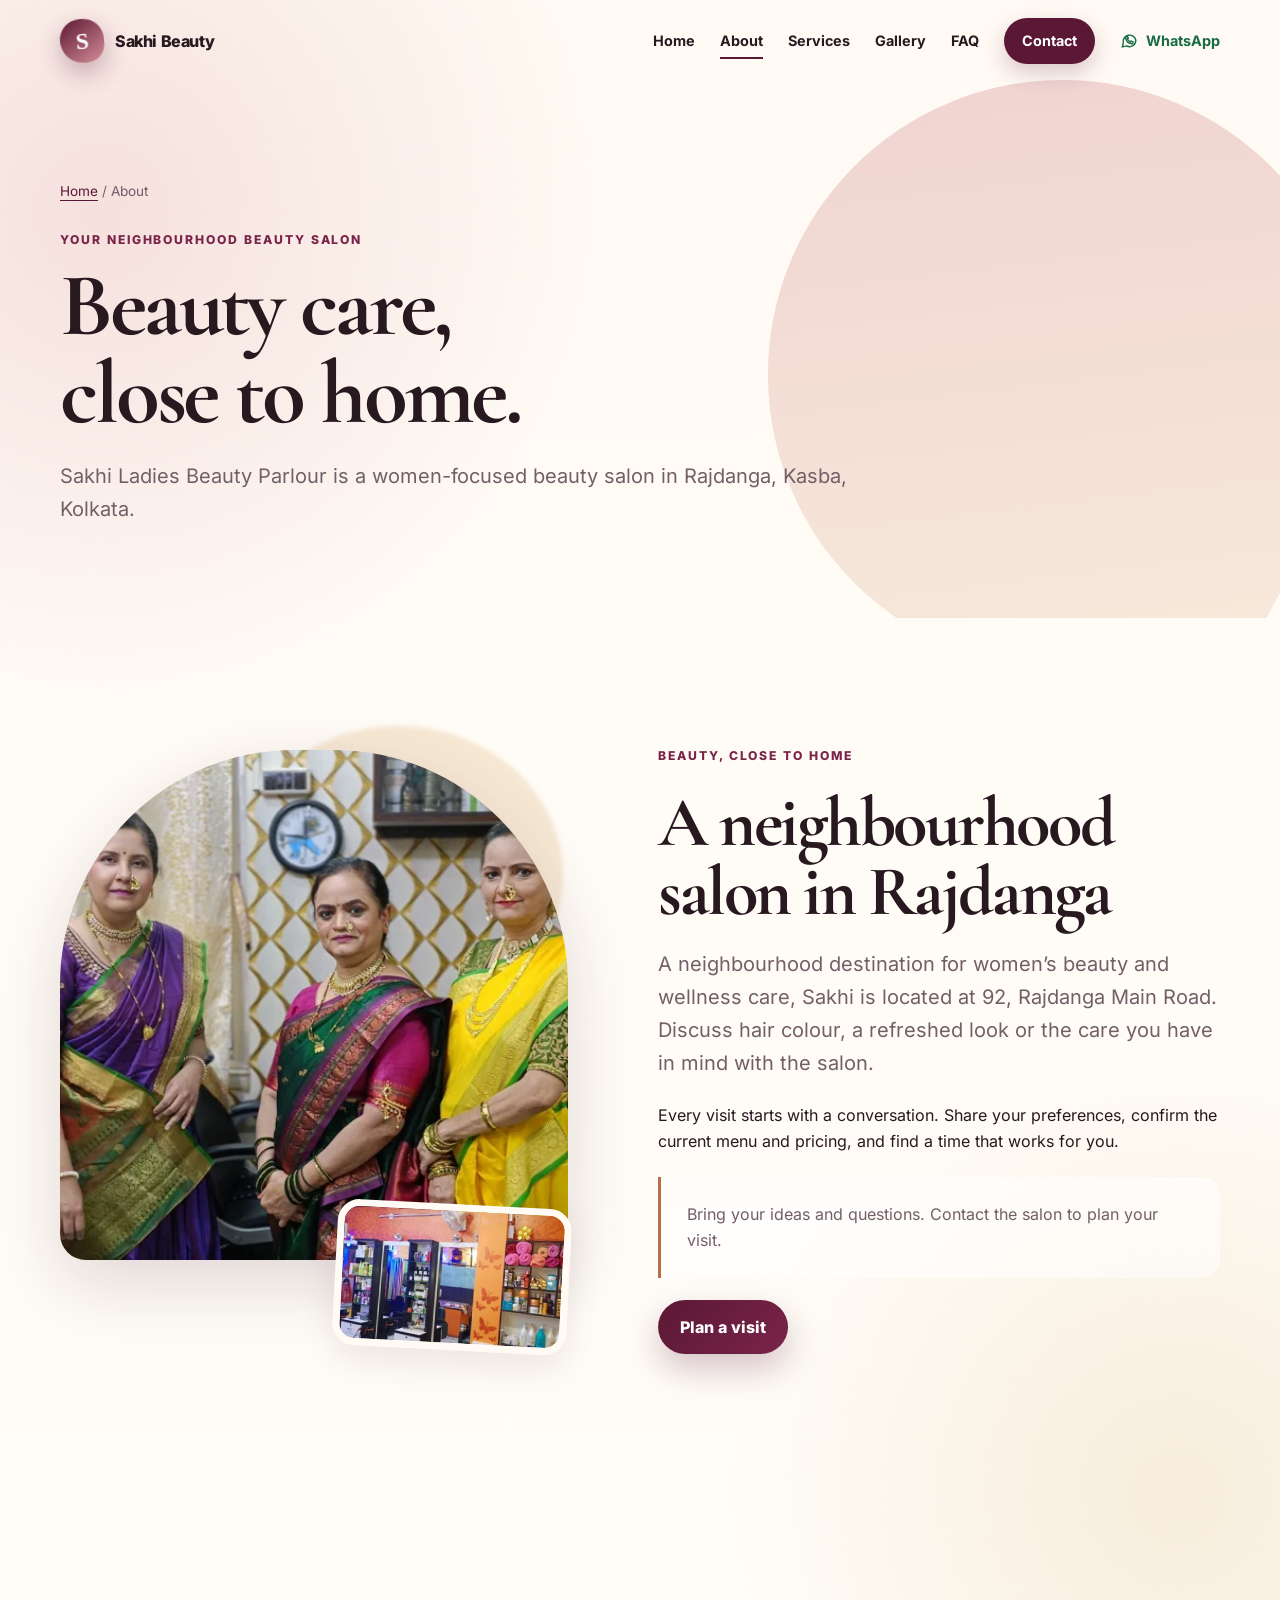
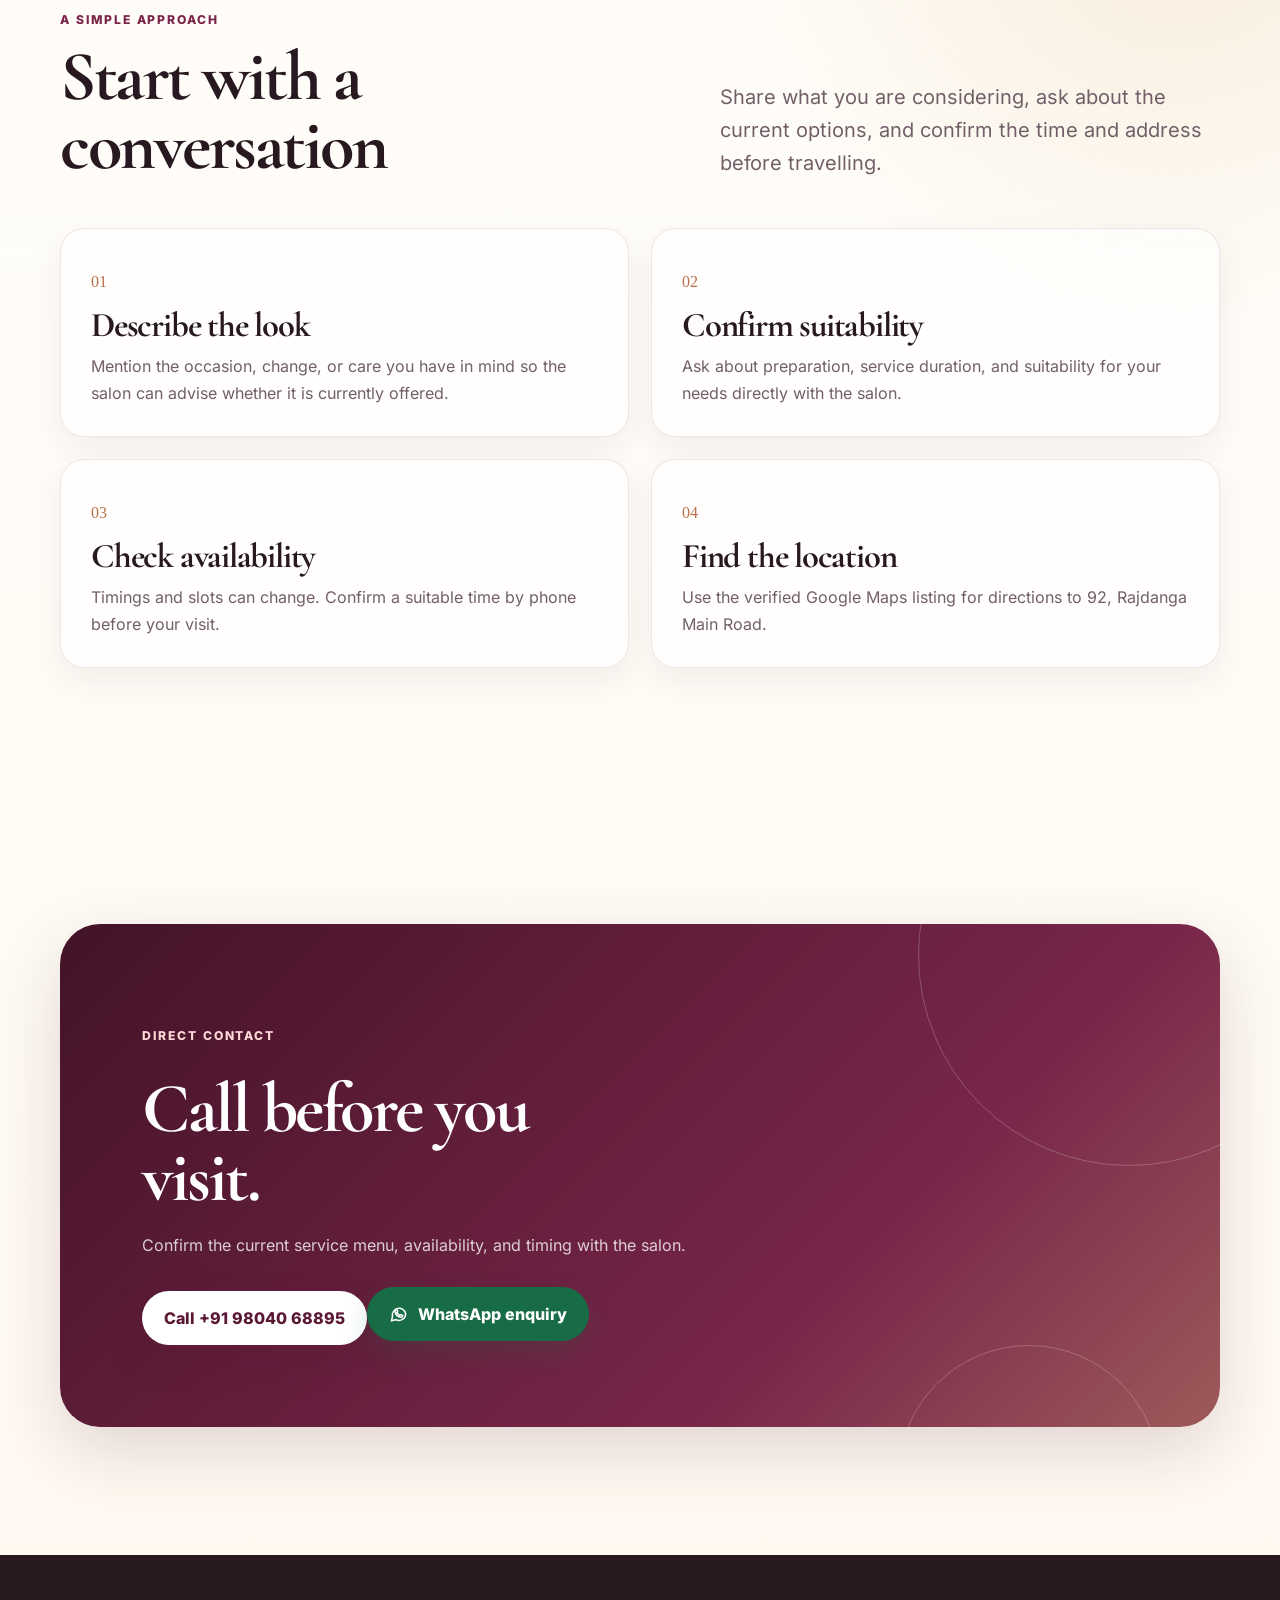
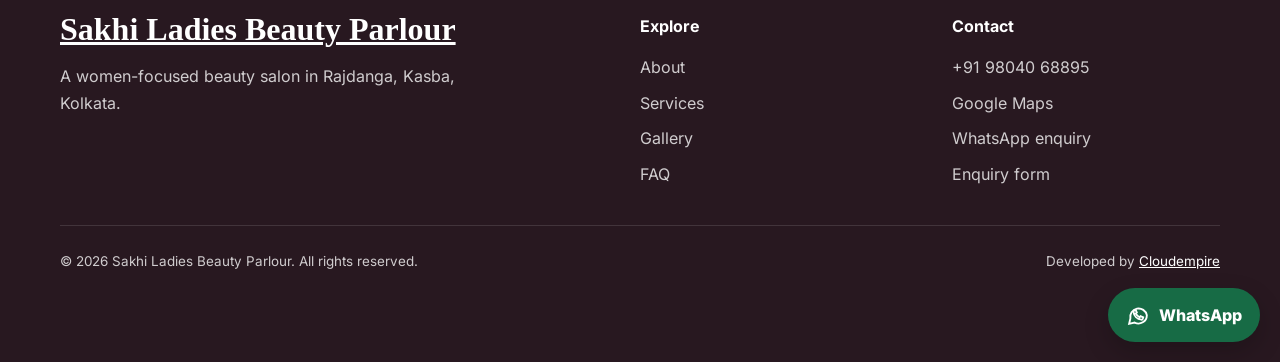
==== about.html @ d7a2e5d3 "Build Sakhi salon website with verified photos and WhatsApp enquiries" ====
<!doctype html><html lang="en"><head><meta charset="utf-8"><meta name="viewport" content="width=device-width,initial-scale=1"><title>About Sakhi Ladies Beauty Parlour | Rajdanga, Kasba</title><meta name="description" content="Discover Sakhi Ladies Beauty Parlour, a women-focused beauty salon in Rajdanga, Kasba, Kolkata."><link rel="canonical" href="https://cloudempiretech.github.io/sakhi-ladies-beauty-parlour-kolkata/about.html"><meta name="theme-color" content="#5b1835"><link rel="stylesheet" href="assets/css/fonts.css"><link rel="stylesheet" href="assets/css/styles.css"><script type="application/ld+json">{"@context":"https://schema.org","@type":"BeautySalon","name":"Sakhi Ladies Beauty Parlour","url":"https://cloudempiretech.github.io/sakhi-ladies-beauty-parlour-kolkata/","telephone":"+919804068895","address":{"@type":"PostalAddress","streetAddress":"92, Rajdanga Main Road, Sarat Park, Bosepukur Purbapara","addressLocality":"Kolkata","addressRegion":"West Bengal","postalCode":"700107","addressCountry":"IN"},"hasMap":"https://www.google.com/maps/?cid=14520142318834126760"}</script></head><body><a class="skip-link" href="#main">Skip to main content</a><header class="site-header"><nav class="nav" aria-label="Primary navigation"><a class="brand" href="index.html"><span class="brand-mark" aria-hidden="true">S</span><span>Sakhi Beauty</span></a><button class="menu-toggle" aria-expanded="false" aria-controls="site-menu" aria-label="Open navigation"><span></span></button><div class="nav-links" id="site-menu"><a href="index.html">Home</a><a aria-current="page" href="about.html">About</a><a href="services.html">Services</a><a href="gallery.html">Gallery</a><a href="faq.html">FAQ</a><a class="nav-cta" href="contact.html">Contact</a><a class="nav-whatsapp" href="https://wa.me/919804068895" target="_blank" rel="noopener noreferrer" aria-label="Message Sakhi on WhatsApp"><svg viewBox="0 0 24 24" aria-hidden="true"><path d="M20 11.7a8 8 0 0 1-11.7 7.1L3 20l1.2-5.1A8 8 0 1 1 20 11.7Z"/><path d="m8 7 1.3-.4 1.1 2.6-1 .9a8 8 0 0 0 3.6 3.6l.9-1 2.6 1.1-.4 1.3c-.2.6-.8 1-1.4.9-4-.4-7.1-3.5-7.5-7.5 0-.7.3-1.3.8-1.5Z"/></svg>WhatsApp</a></div></nav></header><main id="main"><section class="page-hero"><div class="wrap stagger"><p class="crumb"><a href="index.html">Home</a> / About</p><p class="eyebrow">Your neighbourhood beauty salon</p><h1>Beauty care, close to home.</h1><p class="lead">Sakhi Ladies Beauty Parlour is a women-focused beauty salon in Rajdanga, Kasba, Kolkata.</p></div></section><section class="section"><div class="wrap split"><div class="stacked-media" data-reveal><img class="main" src="assets/images/sakhi-google-3-lg.webp" srcset="assets/images/sakhi-google-3-sm.webp 480w, assets/images/sakhi-google-3-md.webp 800w, assets/images/sakhi-google-3-lg.webp 1200w" sizes="(max-width:900px) 90vw, 480px" alt="Earlier Sakhi gallery photograph of three women in saris inside the salon" width="900" height="1200"><img class="small" src="assets/images/sakhi-interior-2-lg.webp" alt="Earlier directory photograph of a salon mirror station" width="500" height="300" loading="lazy"></div><div class="copy-stack" data-reveal><p class="eyebrow">Beauty, close to home</p><h2>A neighbourhood salon in Rajdanga</h2><p class="lead">A neighbourhood destination for women’s beauty and wellness care, Sakhi is located at 92, Rajdanga Main Road. Discuss hair colour, a refreshed look or the care you have in mind with the salon.</p><p>Every visit starts with a conversation. Share your preferences, confirm the current menu and pricing, and find a time that works for you.</p><div class="quote">Bring your ideas and questions. Contact the salon to plan your visit.</div><a class="btn btn-primary" href="contact.html">Plan a visit</a></div></div></section><section class="section"><div class="wrap"><div class="section-head" data-reveal><div><p class="eyebrow">A simple approach</p><h2>Start with a conversation</h2></div><p class="lead">Share what you are considering, ask about the current options, and confirm the time and address before travelling.</p></div><div class="feature-grid"><article class="feature" data-reveal><p class="num">01</p><h3>Describe the look</h3><p>Mention the occasion, change, or care you have in mind so the salon can advise whether it is currently offered.</p></article><article class="feature" data-reveal><p class="num">02</p><h3>Confirm suitability</h3><p>Ask about preparation, service duration, and suitability for your needs directly with the salon.</p></article><article class="feature" data-reveal><p class="num">03</p><h3>Check availability</h3><p>Timings and slots can change. Confirm a suitable time by phone before your visit.</p></article><article class="feature" data-reveal><p class="num">04</p><h3>Find the location</h3><p>Use the verified Google Maps listing for directions to 92, Rajdanga Main Road.</p></article></div></div></section><section class="section"><div class="wrap cta-panel" data-reveal><p class="eyebrow" style="color:#ffd9d8">Direct contact</p><h2>Call before you visit.</h2><p>Confirm the current service menu, availability, and timing with the salon.</p><a class="btn btn-primary" href="tel:+919804068895">Call +91 98040 68895</a><a class="btn btn-whatsapp" href="https://wa.me/919804068895?text=Hello%20Sakhi%2C%20I%27d%20like%20to%20enquire%20about%20a%20salon%20visit." target="_blank" rel="noopener noreferrer" aria-label="Enquire with Sakhi Ladies Beauty Parlour on WhatsApp"><svg viewBox="0 0 24 24" aria-hidden="true"><path d="M20 11.7a8 8 0 0 1-11.7 7.1L3 20l1.2-5.1A8 8 0 1 1 20 11.7Z"/><path d="m8 7 1.3-.4 1.1 2.6-1 .9a8 8 0 0 0 3.6 3.6l.9-1 2.6 1.1-.4 1.3c-.2.6-.8 1-1.4.9-4-.4-7.1-3.5-7.5-7.5 0-.7.3-1.3.8-1.5Z"/></svg>WhatsApp enquiry</a></div></section></main><footer class="site-footer"><div class="wrap"><div class="footer-grid"><div><a class="footer-brand" href="index.html">Sakhi Ladies Beauty Parlour</a><p>A women-focused beauty salon in Rajdanga, Kasba, Kolkata.</p></div><div class="footer-links"><strong>Explore</strong><a href="about.html">About</a><a href="services.html">Services</a><a href="gallery.html">Gallery</a><a href="faq.html">FAQ</a></div><div class="footer-links"><strong>Contact</strong><a href="tel:+919804068895">+91 98040 68895</a><a href="https://www.google.com/maps/?cid=14520142318834126760" target="_blank" rel="noopener noreferrer">Google Maps</a><a href="https://wa.me/919804068895" target="_blank" rel="noopener noreferrer">WhatsApp enquiry</a><a href="contact.html#enquiry">Enquiry form</a></div></div><div class="footer-bottom"><span>© 2026 Sakhi Ladies Beauty Parlour. All rights reserved.</span><span>Developed by <a href="https://cloudempire.tech/" target="_blank" rel="noopener noreferrer">Cloudempire</a></span></div></div></footer><script src="assets/js/main.js" defer></script><a class="whatsapp-float" href="https://wa.me/919804068895" target="_blank" rel="noopener noreferrer" aria-label="Chat with Sakhi on WhatsApp"><svg viewBox="0 0 24 24" aria-hidden="true"><path d="M20 11.7a8 8 0 0 1-11.7 7.1L3 20l1.2-5.1A8 8 0 1 1 20 11.7Z"/><path d="m8 7 1.3-.4 1.1 2.6-1 .9a8 8 0 0 0 3.6 3.6l.9-1 2.6 1.1-.4 1.3c-.2.6-.8 1-1.4.9-4-.4-7.1-3.5-7.5-7.5 0-.7.3-1.3.8-1.5Z"/></svg><span>WhatsApp</span></a></body></html>
---- assets/css/fonts.css ----
@font-face {
  font-family: 'Cormorant Garamond';
  font-style: normal;
  font-weight: 600;
  font-display: swap;
  src: url(../fonts/font-0.woff) format('woff');
}
@font-face {
  font-family: 'Cormorant Garamond';
  font-style: normal;
  font-weight: 700;
  font-display: swap;
  src: url(../fonts/font-1.woff) format('woff');
}
@font-face {
  font-family: 'Inter';
  font-style: normal;
  font-weight: 400;
  font-display: swap;
  src: url(../fonts/font-2.woff) format('woff');
}
@font-face {
  font-family: 'Inter';
  font-style: normal;
  font-weight: 600;
  font-display: swap;
  src: url(../fonts/font-3.woff) format('woff');
}
@font-face {
  font-family: 'Inter';
  font-style: normal;
  font-weight: 700;
  font-display: swap;
  src: url(../fonts/font-4.woff) format('woff');
}
@font-face {
  font-family: 'Inter';
  font-style: normal;
  font-weight: 800;
  font-display: swap;
  src: url(../fonts/font-5.woff) format('woff');
}
---- assets/css/styles.css ----
:root {
  --ink: #281820;
  --muted: #725f68;
  --cream: #fffaf3;
  --paper: #fffdf9;
  --plum: #5b1835;
  --plum-2: #7a2449;
  --rose: #d58d96;
  --copper: #b96f4c;
  --sage: #79806d;
  --gold: #d8ad69;
  --line: rgba(91, 24, 53, .14);
  --shadow: 0 24px 70px rgba(68, 24, 43, .16);
  --shadow-soft: 0 14px 38px rgba(68, 24, 43, .1);
  --radius: 28px;
  --wrap: min(1160px, calc(100% - 40px));
}

* { box-sizing: border-box; }
html { scroll-behavior: smooth; }
body {
  margin: 0;
  color: var(--ink);
  background: var(--cream);
  font-family: "Inter", system-ui, -apple-system, BlinkMacSystemFont, "Segoe UI", sans-serif;
  line-height: 1.65;
  overflow-x: hidden;
}
body::before {
  content: "";
  position: fixed;
  inset: 0;
  z-index: -2;
  background:
    radial-gradient(circle at 8% 6%, rgba(213,141,150,.24), transparent 31rem),
    radial-gradient(circle at 92% 42%, rgba(216,173,105,.2), transparent 28rem),
    linear-gradient(180deg, #fffaf3, #fffdf9 52%, #fff8ee);
}
img { display: block; width: 100%; height: auto; }
a { color: inherit; }
button, a { -webkit-tap-highlight-color: transparent; }
:focus-visible { outline: 3px solid #0c7180; outline-offset: 4px; border-radius: 6px; }
.skip-link { position: fixed; left: 16px; top: -80px; z-index: 999; background: var(--ink); color: white; padding: 10px 16px; border-radius: 10px; }
.skip-link:focus { top: 16px; }
.wrap { width: var(--wrap); margin-inline: auto; }
.eyebrow { margin: 0 0 12px; color: var(--plum-2); font-size: .76rem; font-weight: 800; letter-spacing: .16em; text-transform: uppercase; }
h1, h2, h3 { font-family: "Cormorant Garamond", Georgia, serif; line-height: .98; letter-spacing: -.035em; margin: 0; }
h1 { font-size: clamp(3.5rem, 8vw, 7.4rem); max-width: 12ch; }
h2 { font-size: clamp(2.5rem, 5.5vw, 4.7rem); }
h3 { font-size: clamp(1.55rem, 2.7vw, 2.25rem); }
p { margin: 0; }
.lead { color: var(--muted); font-size: clamp(1.05rem, 1.6vw, 1.25rem); max-width: 62ch; }
.section { padding: clamp(78px, 10vw, 140px) 0; position: relative; }
.section-head { display: grid; grid-template-columns: 1fr minmax(260px, .8fr); gap: 36px; align-items: end; margin-bottom: 48px; }
.section-head .lead { justify-self: end; }
.glass { background: rgba(255,255,255,.68); border: 1px solid rgba(255,255,255,.88); backdrop-filter: blur(18px); box-shadow: var(--shadow-soft); }

.site-header { position: fixed; inset: 0 0 auto; z-index: 50; padding: 18px 0; transition: .3s ease; }
.site-header.scrolled { padding: 9px 0; background: rgba(255,250,243,.86); backdrop-filter: blur(18px); border-bottom: 1px solid var(--line); }
.nav { width: var(--wrap); margin: auto; display: flex; align-items: center; justify-content: space-between; gap: 22px; }
.brand { display: inline-flex; align-items: center; gap: 11px; text-decoration: none; font-weight: 850; letter-spacing: -.025em; }
.brand-mark { width: 44px; aspect-ratio: 1; border-radius: 50% 50% 44% 56%; display: grid; place-items: center; color: white; font-family: Georgia, serif; font-size: 1.45rem; background: linear-gradient(145deg, var(--plum), var(--rose)); box-shadow: 0 10px 24px rgba(91,24,53,.3); transform: rotate(-5deg); }
.nav-links { display: flex; align-items: center; gap: 25px; }
.nav-links a { text-decoration: none; font-size: .9rem; font-weight: 700; position: relative; }
.nav-links a::after { content: ""; position: absolute; left: 0; right: 100%; bottom: -6px; height: 2px; background: var(--plum); transition: right .25s ease; }
.nav-links a:hover::after, .nav-links a[aria-current="page"]::after { right: 0; }
.nav-cta { color: white !important; padding: 11px 18px; background: var(--plum); border-radius: 999px; box-shadow: 0 9px 22px rgba(91,24,53,.22); }
.nav-cta::after { display: none; }
.menu-toggle { display: none; width: 46px; height: 46px; border: 1px solid var(--line); border-radius: 50%; background: rgba(255,255,255,.8); color: var(--ink); }
.menu-toggle span, .menu-toggle::before, .menu-toggle::after { content: ""; display: block; width: 19px; height: 2px; margin: 4px auto; background: currentColor; transition: .25s; }

.hero { min-height: 100svh; display: grid; align-items: center; padding: 124px 0 74px; position: relative; }
.hero-grid { width: var(--wrap); margin: auto; display: grid; grid-template-columns: 1.05fr .95fr; gap: clamp(42px, 7vw, 96px); align-items: center; }
.hero-copy { position: relative; z-index: 2; }
.hero-copy .lead { margin-top: 24px; }
.hero-actions { display: flex; flex-wrap: wrap; gap: 12px; margin-top: 30px; }
.btn { display: inline-flex; min-height: 50px; align-items: center; justify-content: center; gap: 9px; padding: 13px 21px; border: 1px solid transparent; border-radius: 999px; text-decoration: none; font-weight: 800; transition: transform .25s, box-shadow .25s, background .25s; }
.btn:hover { transform: translateY(-3px); }
.btn-primary { color: white; background: linear-gradient(135deg, var(--plum), var(--plum-2)); box-shadow: 0 15px 34px rgba(91,24,53,.25); }
.btn-secondary { background: rgba(255,255,255,.74); border-color: var(--line); box-shadow: 0 10px 28px rgba(68,24,43,.08); }
.btn svg, .contact-icon svg, .social-link svg { width: 20px; height: 20px; fill: none; stroke: currentColor; stroke-width: 1.8; }
.hero-note { margin-top: 22px; color: var(--muted); font-size: .86rem; display: flex; align-items: center; gap: 8px; }
.hero-note::before { content: ""; width: 34px; height: 1px; background: var(--copper); }
.hero-media { position: relative; perspective: 1000px; min-height: 590px; }
.hero-orb { position: absolute; width: 86%; aspect-ratio: 1; right: -10%; top: 3%; border-radius: 50%; background: linear-gradient(145deg, rgba(213,141,150,.52), rgba(216,173,105,.3)); filter: blur(1px); }
.hero-frame { position: absolute; inset: 6% 2% 8% 8%; border-radius: 49% 49% 30px 30px; overflow: hidden; border: 9px solid rgba(255,255,255,.72); box-shadow: var(--shadow); transform: rotate(2deg) translateZ(30px); }
.hero-frame img { height: 100%; object-fit: cover; object-position: center; transition: transform 1.2s cubic-bezier(.2,.8,.2,1); }
.hero-frame:hover img { transform: scale(1.055); }
.hero-card { position: absolute; left: -4%; bottom: 6%; width: min(260px, 62%); padding: 20px; border-radius: 22px; transform: rotate(-3deg) translateZ(80px); }
.hero-card strong { display: block; font-family: Georgia, serif; font-size: 1.5rem; color: var(--plum); }
.hero-card span { color: var(--muted); font-size: .82rem; }
.petal { position: absolute; border-radius: 90% 10% 90% 10%; background: linear-gradient(145deg, var(--rose), var(--plum)); opacity: .8; box-shadow: 0 14px 30px rgba(91,24,53,.22); }
.petal.one { width: 66px; height: 106px; right: -10px; top: 13%; transform: rotate(38deg); }
.petal.two { width: 40px; height: 72px; left: 2%; top: 3%; transform: rotate(-28deg); }
.scroll-cue { position: absolute; left: 50%; bottom: 20px; width: 30px; height: 50px; border: 1px solid var(--line); border-radius: 18px; }
.scroll-cue::after { content: ""; display: block; width: 4px; height: 8px; margin: 8px auto; border-radius: 4px; background: var(--plum); animation: cue 1.8s infinite; }

.trust-strip { border-block: 1px solid var(--line); background: rgba(255,255,255,.46); }
.trust-grid { display: grid; grid-template-columns: repeat(3, 1fr); }
.trust-item { padding: 23px clamp(16px, 3vw, 42px); display: flex; gap: 15px; align-items: center; border-right: 1px solid var(--line); }
.trust-item:last-child { border: 0; }
.trust-item strong { display: block; }
.trust-item span { color: var(--muted); font-size: .85rem; }
.trust-icon { flex: 0 0 42px; height: 42px; display: grid; place-items: center; border-radius: 50%; color: var(--plum); background: rgba(213,141,150,.18); }

.cards { display: grid; grid-template-columns: repeat(3, 1fr); gap: 22px; perspective: 1200px; }
.service-card { min-height: 490px; border-radius: var(--radius); overflow: hidden; position: relative; box-shadow: var(--shadow-soft); transform-style: preserve-3d; transition: transform .35s, box-shadow .35s; background: var(--paper); }
.service-card:hover { transform: translateY(-9px) rotateX(1.5deg); box-shadow: var(--shadow); }
.service-card picture, .service-card img { height: 285px; }
.service-card img { object-fit: cover; transition: transform .75s ease; }
.service-card:hover img { transform: scale(1.055); }
.service-card-body { padding: 26px; }
.service-card-body p { color: var(--muted); margin: 10px 0 18px; }
.text-link { color: var(--plum); font-weight: 850; text-decoration-thickness: 1px; text-underline-offset: 5px; }
.art-label { position: absolute; top: 18px; left: 18px; padding: 7px 11px; border-radius: 999px; color: white; background: rgba(40,24,32,.78); backdrop-filter: blur(8px); font-size: .7rem; font-weight: 800; letter-spacing: .05em; }

.split { display: grid; grid-template-columns: .95fr 1.05fr; gap: clamp(42px, 7vw, 92px); align-items: center; }
.stacked-media { position: relative; min-height: 600px; }
.stacked-media .main { position: absolute; inset: 0 12% 10% 0; height: 85%; object-fit: cover; border-radius: 46% 46% 26px 26px; box-shadow: var(--shadow); }
.stacked-media .small { position: absolute; width: 46%; right: 0; bottom: 0; border: 7px solid var(--cream); border-radius: 22px; box-shadow: var(--shadow-soft); transform: rotate(3deg); }
.stacked-media::before { content: ""; position: absolute; width: 65%; height: 50%; right: 1%; top: -4%; border-radius: 50%; background: rgba(216,173,105,.24); filter: blur(2px); }
.copy-stack > * + * { margin-top: 22px; }
.quote { padding: 24px 26px; border-left: 3px solid var(--copper); border-radius: 0 18px 18px 0; background: rgba(255,255,255,.58); color: var(--muted); }

.cta-panel { padding: clamp(42px, 7vw, 82px); border-radius: 40px; color: white; position: relative; overflow: hidden; background: linear-gradient(135deg, #431327, #79264a 68%, #9d5a59); box-shadow: var(--shadow); }
.cta-panel::before, .cta-panel::after { content: ""; position: absolute; border-radius: 50%; border: 1px solid rgba(255,255,255,.22); }
.cta-panel::before { width: 420px; aspect-ratio: 1; right: -120px; top: -180px; }
.cta-panel::after { width: 260px; aspect-ratio: 1; right: 60px; bottom: -180px; }
.cta-panel h2 { max-width: 14ch; }
.cta-panel p { color: rgba(255,255,255,.78); max-width: 57ch; margin: 20px 0 28px; }
.cta-panel .btn-primary { background: white; color: var(--plum); }

.page-hero { padding: 180px 0 92px; min-height: 64vh; display: grid; align-items: center; position: relative; overflow: hidden; }
.page-hero::after { content: ""; position: absolute; width: min(46vw, 620px); aspect-ratio: 1; border-radius: 50% 50% 18% 50%; right: -6vw; top: 80px; background: linear-gradient(145deg, rgba(213,141,150,.38), rgba(216,173,105,.18)); transform: rotate(28deg); z-index: -1; }
.page-hero h1 { font-size: clamp(3.4rem, 7vw, 6.8rem); }
.page-hero .lead { margin-top: 22px; }
.crumb { margin-bottom: 28px; font-size: .85rem; color: var(--muted); }
.crumb a { color: var(--plum); text-underline-offset: 4px; }

.feature-grid { display: grid; grid-template-columns: repeat(2, 1fr); gap: 22px; }
.feature { border: 1px solid rgba(91,24,53,.1); background: rgba(255,255,255,.62); border-radius: 24px; padding: 30px; box-shadow: 0 12px 34px rgba(68,24,43,.07); }
.feature .num { color: var(--copper); font-family: Georgia, serif; font-size: 1rem; margin-bottom: 14px; }
.feature p { color: var(--muted); margin-top: 10px; }
.gallery { display: grid; grid-template-columns: repeat(12, 1fr); grid-auto-rows: 90px; gap: 16px; }
.gallery figure { margin: 0; position: relative; overflow: hidden; border-radius: 24px; box-shadow: var(--shadow-soft); background: #eadfd8; }
.gallery figure:nth-child(1) { grid-column: span 7; grid-row: span 5; }
.gallery figure:nth-child(2) { grid-column: span 5; grid-row: span 4; }
.gallery figure:nth-child(3) { grid-column: 8 / span 5; grid-row: span 4; }
.gallery figure:nth-child(4), .gallery figure:nth-child(5), .gallery figure:nth-child(6) { grid-column: span 4; grid-row: span 4; }
.gallery img { height: 100%; object-fit: cover; transition: transform .8s ease; }
.gallery figure:hover img { transform: scale(1.05); }
.gallery figcaption { position: absolute; inset: auto 12px 12px; padding: 10px 12px; border-radius: 12px; color: white; background: rgba(40,24,32,.76); backdrop-filter: blur(8px); font-size: .76rem; }

.faq-list { max-width: 860px; margin: auto; display: grid; gap: 14px; }
.faq-item { border: 1px solid var(--line); border-radius: 18px; background: rgba(255,255,255,.67); overflow: hidden; }
.faq-question { width: 100%; display: flex; justify-content: space-between; align-items: center; gap: 20px; padding: 22px; border: 0; color: var(--ink); background: transparent; text-align: left; font-family:inherit; font-size:1rem; font-weight:800; line-height:1.4; cursor: pointer; }
.faq-question::after { content: "+"; flex: 0 0 auto; width: 32px; height: 32px; display: grid; place-items: center; border-radius: 50%; background: rgba(213,141,150,.18); font-size: 1.45rem; transition: transform .25s; }
.faq-question[aria-expanded="true"]::after { transform: rotate(45deg); }
.faq-answer { display: grid; grid-template-rows: 0fr; transition: grid-template-rows .3s ease; }
.faq-answer > div { overflow: hidden; }
.faq-answer p { padding: 0 22px 22px; color: var(--muted); }
.faq-question[aria-expanded="true"] + .faq-answer { grid-template-rows: 1fr; }

.contact-grid { display: grid; grid-template-columns: .85fr 1.15fr; gap: 32px; }
.contact-card { padding: clamp(28px, 5vw, 54px); border-radius: 30px; }
.contact-list { display: grid; gap: 14px; margin-top: 28px; }
.contact-link { display: flex; align-items: center; gap: 15px; padding: 17px; text-decoration: none; border: 1px solid var(--line); border-radius: 17px; background: rgba(255,255,255,.68); transition: transform .25s, box-shadow .25s; }
.contact-link:hover { transform: translateY(-3px); box-shadow: var(--shadow-soft); }
.contact-icon { flex: 0 0 45px; height: 45px; display: grid; place-items: center; color: white; border-radius: 50%; background: var(--plum); }
.contact-link span { color: var(--muted); font-size: .8rem; display: block; }
.map-card { min-height: 520px; border-radius: 30px; position: relative; overflow: hidden; color: white; background: linear-gradient(145deg, #3b1627, #863857); box-shadow: var(--shadow); }
.map-card::before { content: ""; position: absolute; inset: 0; opacity: .3; background-image: linear-gradient(rgba(255,255,255,.18) 1px, transparent 1px), linear-gradient(90deg, rgba(255,255,255,.18) 1px, transparent 1px); background-size: 48px 48px; transform: rotate(-8deg) scale(1.2); }
.map-pin { position: absolute; left: 50%; top: 48%; transform: translate(-50%,-50%); width: 82px; height: 82px; display: grid; place-items: center; border: 3px solid white; border-radius: 50% 50% 50% 12%; background: var(--rose); box-shadow: 0 22px 50px rgba(0,0,0,.25); transform-origin: center; rotate: -45deg; }
.map-pin svg { width: 36px; height: 36px; stroke: white; fill: none; rotate: 45deg; }
.map-card .address { position: absolute; inset: auto 28px 28px; padding: 22px; border-radius: 20px; background: rgba(31,12,21,.76); backdrop-filter: blur(12px); }

.site-footer { padding: 58px 0 26px; color: rgba(255,255,255,.78); background: #281820; }
.footer-grid { display: grid; grid-template-columns: 1.2fr repeat(2,.6fr); gap: 44px; padding-bottom: 38px; }
.footer-brand { color: white; font: 700 2rem/1 Georgia, serif; }
.footer-grid p { max-width: 40ch; margin-top: 16px; }
.footer-links { display: grid; gap: 9px; align-content: start; }
.footer-links strong { color: white; margin-bottom: 6px; }
.footer-links a { width: fit-content; text-decoration: none; }
.footer-links a:hover { color: white; text-decoration: underline; text-underline-offset: 4px; }
.footer-bottom { display: flex; justify-content: space-between; gap: 20px; padding-top: 24px; border-top: 1px solid rgba(255,255,255,.12); font-size: .84rem; }
.footer-bottom a { color: white; }

.js [data-reveal] { opacity: 1; transform: none; }
.js [data-reveal].visible { animation: revealIn .75s ease both; }
@keyframes revealIn { from { opacity:0; translate:0 26px; } to { opacity:1; translate:0 0; } }
.stagger > * { opacity: 0; transform: translateY(18px); animation: rise .8s ease forwards; }
.stagger > *:nth-child(2) { animation-delay: .12s; }
.stagger > *:nth-child(3) { animation-delay: .24s; }
.stagger > *:nth-child(4) { animation-delay: .36s; }
.page-ready { animation: pageIn .55s ease both; }

@keyframes rise { to { opacity: 1; transform: none; } }
@keyframes cue { 0%,100% { transform: translateY(0); opacity: .35; } 50% { transform: translateY(16px); opacity: 1; } }
@keyframes pageIn { from { opacity: 0; transform: translateY(8px); } }

@media (max-width: 900px) {
  :root { --wrap: min(100% - 28px, 760px); }
  .menu-toggle { display: block; z-index: 2; }
  .nav-links { position: fixed; inset: 0 0 auto; min-height: 100svh; padding: 110px 30px 40px; display: grid; align-content: start; gap: 12px; background: rgba(255,250,243,.97); backdrop-filter: blur(20px); opacity:0; visibility:hidden; pointer-events:none; transition:opacity .3s ease,visibility .3s ease; }
  .nav-links.open { opacity:1; visibility:visible; pointer-events:auto; }
  .nav-links a { font-family: Georgia, serif; font-size: 2rem; padding: 10px; }
  .nav-cta { margin-top: 12px; text-align: center; font: 800 1rem/1.4 inherit !important; }
  .hero-grid, .split, .contact-grid { grid-template-columns: 1fr; }
  .hero { padding-top: 150px; }
  .hero-media { min-height: 550px; width: min(100%, 620px); margin: auto; }
  .section-head { grid-template-columns: 1fr; align-items: start; }
  .section-head .lead { justify-self: start; }
  .cards { grid-template-columns: 1fr; }
  .service-card { min-height: auto; display: grid; grid-template-columns: .9fr 1.1fr; }
  .service-card picture, .service-card img { height: 100%; min-height: 300px; }
  .trust-grid { grid-template-columns: 1fr; }
  .trust-item { border-right: 0; border-bottom: 1px solid var(--line); }
  .footer-grid { grid-template-columns: 1fr 1fr; }
  .footer-grid > :first-child { grid-column: 1/-1; }
}

@media (max-width: 620px) {
  h1 { font-size: clamp(3.25rem, 16vw, 5rem); }
  .hero { min-height: auto; }
  .hero-media { min-height: 470px; margin-top: 4px; }
  .hero-frame { inset: 4% 0 8% 5%; }
  .hero-card { left: 0; bottom: 4%; }
  .scroll-cue { display: none; }
  .service-card { display: block; }
  .service-card picture, .service-card img { height: 250px; min-height: 0; }
  .stacked-media { min-height: 455px; }
  .feature-grid { grid-template-columns: 1fr; }
  .gallery { display: grid; grid-template-columns: 1fr; grid-auto-rows: auto; }
  .gallery figure, .gallery figure:nth-child(n) { grid-column: auto; grid-row: auto; min-height: 300px; }
  .footer-grid { grid-template-columns: 1fr; }
  .footer-grid > :first-child { grid-column: auto; }
  .footer-bottom { flex-direction: column; }
  .cta-panel { border-radius: 28px; }
}

@media (prefers-reduced-motion: reduce) {
  *, *::before, *::after { scroll-behavior: auto !important; animation: none !important; transition-duration: .01ms !important; }
  [data-reveal], .stagger > * { opacity: 1; transform: none; }
  .hero-frame:hover img, .gallery figure:hover img, .service-card:hover img { transform: none; }
}

.nav-whatsapp { display:inline-flex; align-items:center; gap:7px; color:#176b45; }
.nav-whatsapp svg { width:19px; height:19px; fill:none; stroke:currentColor; stroke-width:1.8; }
.btn-whatsapp { background:#176b45; color:white; box-shadow:0 12px 28px #176b4533; }
.btn-whatsapp:hover { background:#105034; }
.contact-link .contact-icon { color:white; }
.whatsapp-float { position:fixed; right:20px; bottom:20px; z-index:45; display:flex; align-items:center; justify-content:center; gap:8px; min-height:54px; padding:12px 18px; border-radius:99px; color:white; background:#176b45; text-decoration:none; font-weight:800; box-shadow:0 10px 26px #0003; transition:transform .25s; }
.whatsapp-float svg { width:25px; height:25px; stroke:currentColor; fill:none; stroke-width:1.8; }
.whatsapp-float:hover { transform:translateY(-4px); }
.enquiry-layout { display:grid; grid-template-columns:.9fr 1.1fr; gap:64px; align-items:center; }
.enquiry-form { border-radius:30px; padding:clamp(24px,4vw,48px); display:grid; gap:12px; }
.enquiry-form label { font-weight:700; margin-top:8px; }
.enquiry-form label span { font-size:.8rem; font-weight:400; color:var(--muted); }
.enquiry-form input,.enquiry-form select,.enquiry-form textarea { width:100%; font:inherit; color:var(--ink); background:#fffdf9; border:1px solid #ad919e; border-radius:12px; padding:13px; min-height:48px; }
.enquiry-form textarea { resize:vertical; }
.enquiry-form button { margin-top:12px; font:700 .95rem/1.5 Inter,system-ui,sans-serif; cursor:pointer; }
.form-note,.form-feedback { color:var(--muted); font-size:.83rem; }
#enquiry { scroll-margin-top:100px; }
.site-footer { padding-bottom:90px; }
.feature { transition:transform .35s,box-shadow .35s; }
.feature:hover { transform:translateY(-5px); box-shadow:var(--shadow-soft); }
@media(max-width:900px) { .enquiry-layout { grid-template-columns:1fr; gap:32px; } }
@media(max-width:620px) { .whatsapp-float span { display:none; } .whatsapp-float { right:12px; bottom:12px; width:54px; padding:12px; } .nav-links .nav-whatsapp { font:700 1.2rem/1.5 Inter,system-ui,sans-serif; } }
@media(prefers-reduced-motion:reduce) { .js [data-reveal] { opacity:1;transform:none; } }

.photo-grid { display:grid; grid-template-columns:repeat(3,1fr); gap:24px; perspective:1200px; }
.photo-grid figure { margin:0; border-radius:24px; overflow:hidden; box-shadow:var(--shadow-soft); background:var(--paper); transition:transform .35s; }
.photo-grid figure:hover { transform:translateY(-6px) rotateY(1deg); }
.photo-grid img { width:100%; height:360px; object-fit:cover; transition:transform .6s; }
.photo-grid figure:hover img { transform:scale(1.04); }
.photo-grid figcaption { padding:18px; font-size:.8rem; color:var(--muted); }
.hero-frame img { object-position:center 42%; }
@media(max-width:900px) { .photo-grid { grid-template-columns:repeat(2,1fr); } }
@media(max-width:620px) { .photo-grid { grid-template-columns:1fr; } .photo-grid img { height:450px; } }

@media(max-width:620px) { .hero-orb { right:0; } .hero { overflow:clip; } }
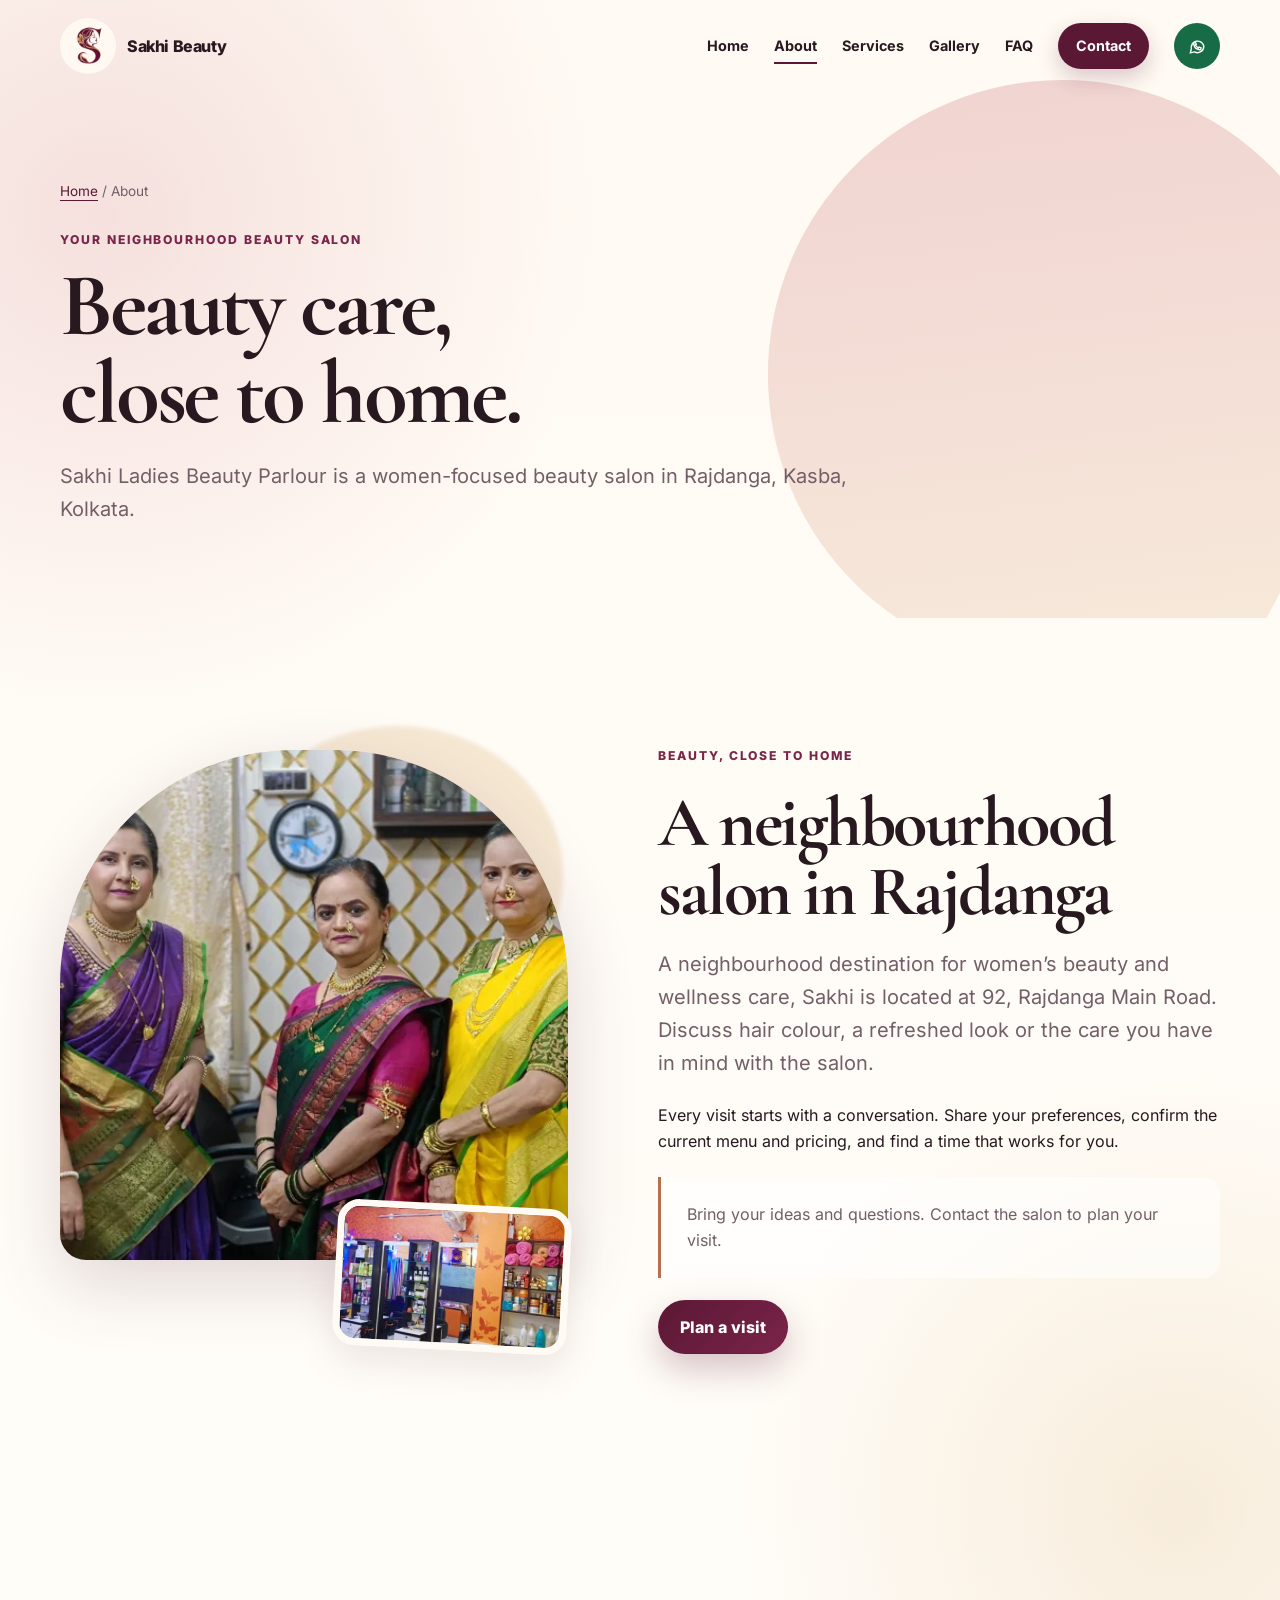
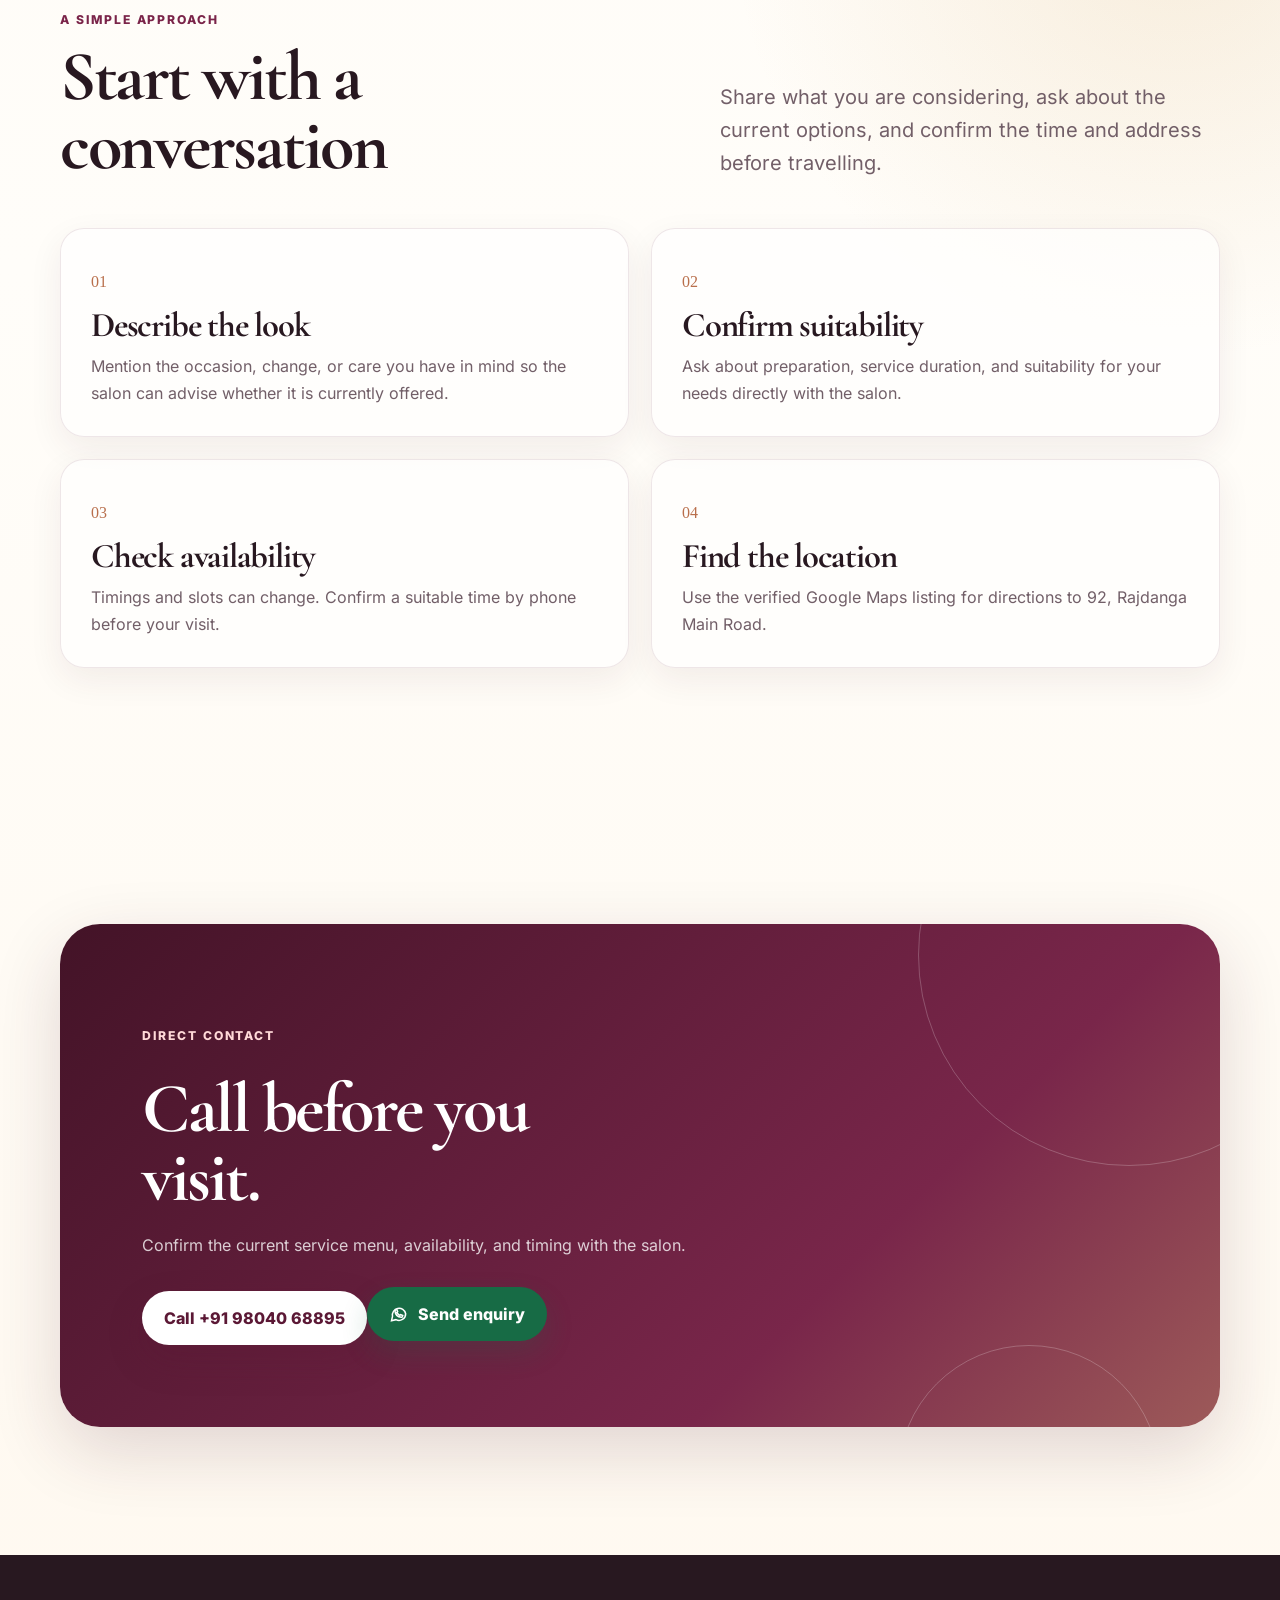
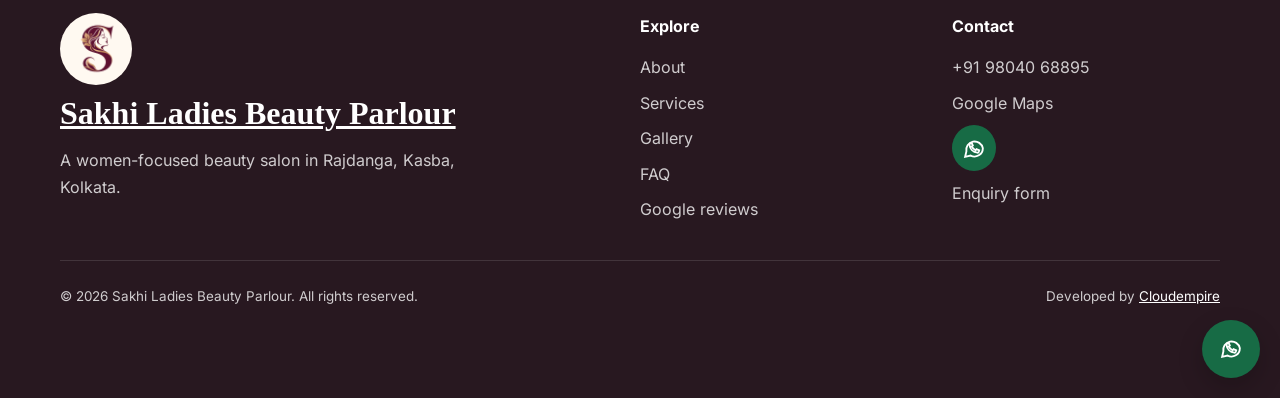
==== commit babe7d9f: "Add Sakhi logo and favicon, verified Google photo and review summaries, and accessible WhatsApp icon" ====
--- a/about.html
+++ b/about.html
@@ -1 +1 @@
-<!doctype html><html lang="en"><head><meta charset="utf-8"><meta name="viewport" content="width=device-width,initial-scale=1"><title>About Sakhi Ladies Beauty Parlour | Rajdanga, Kasba</title><meta name="description" content="Discover Sakhi Ladies Beauty Parlour, a women-focused beauty salon in Rajdanga, Kasba, Kolkata."><link rel="canonical" href="https://cloudempiretech.github.io/sakhi-ladies-beauty-parlour-kolkata/about.html"><meta name="theme-color" content="#5b1835"><link rel="stylesheet" href="assets/css/fonts.css"><link rel="stylesheet" href="assets/css/styles.css"><script type="application/ld+json">{"@context":"https://schema.org","@type":"BeautySalon","name":"Sakhi Ladies Beauty Parlour","url":"https://cloudempiretech.github.io/sakhi-ladies-beauty-parlour-kolkata/","telephone":"+919804068895","address":{"@type":"PostalAddress","streetAddress":"92, Rajdanga Main Road, Sarat Park, Bosepukur Purbapara","addressLocality":"Kolkata","addressRegion":"West Bengal","postalCode":"700107","addressCountry":"IN"},"hasMap":"https://www.google.com/maps/?cid=14520142318834126760"}</script></head><body><a class="skip-link" href="#main">Skip to main content</a><header class="site-header"><nav class="nav" aria-label="Primary navigation"><a class="brand" href="index.html"><span class="brand-mark" aria-hidden="true">S</span><span>Sakhi Beauty</span></a><button class="menu-toggle" aria-expanded="false" aria-controls="site-menu" aria-label="Open navigation"><span></span></button><div class="nav-links" id="site-menu"><a href="index.html">Home</a><a aria-current="page" href="about.html">About</a><a href="services.html">Services</a><a href="gallery.html">Gallery</a><a href="faq.html">FAQ</a><a class="nav-cta" href="contact.html">Contact</a><a class="nav-whatsapp" href="https://wa.me/919804068895" target="_blank" rel="noopener noreferrer" aria-label="Message Sakhi on WhatsApp"><svg viewBox="0 0 24 24" aria-hidden="true"><path d="M20 11.7a8 8 0 0 1-11.7 7.1L3 20l1.2-5.1A8 8 0 1 1 20 11.7Z"/><path d="m8 7 1.3-.4 1.1 2.6-1 .9a8 8 0 0 0 3.6 3.6l.9-1 2.6 1.1-.4 1.3c-.2.6-.8 1-1.4.9-4-.4-7.1-3.5-7.5-7.5 0-.7.3-1.3.8-1.5Z"/></svg>WhatsApp</a></div></nav></header><main id="main"><section class="page-hero"><div class="wrap stagger"><p class="crumb"><a href="index.html">Home</a> / About</p><p class="eyebrow">Your neighbourhood beauty salon</p><h1>Beauty care, close to home.</h1><p class="lead">Sakhi Ladies Beauty Parlour is a women-focused beauty salon in Rajdanga, Kasba, Kolkata.</p></div></section><section class="section"><div class="wrap split"><div class="stacked-media" data-reveal><img class="main" src="assets/images/sakhi-google-3-lg.webp" srcset="assets/images/sakhi-google-3-sm.webp 480w, assets/images/sakhi-google-3-md.webp 800w, assets/images/sakhi-google-3-lg.webp 1200w" sizes="(max-width:900px) 90vw, 480px" alt="Earlier Sakhi gallery photograph of three women in saris inside the salon" width="900" height="1200"><img class="small" src="assets/images/sakhi-interior-2-lg.webp" alt="Earlier directory photograph of a salon mirror station" width="500" height="300" loading="lazy"></div><div class="copy-stack" data-reveal><p class="eyebrow">Beauty, close to home</p><h2>A neighbourhood salon in Rajdanga</h2><p class="lead">A neighbourhood destination for women’s beauty and wellness care, Sakhi is located at 92, Rajdanga Main Road. Discuss hair colour, a refreshed look or the care you have in mind with the salon.</p><p>Every visit starts with a conversation. Share your preferences, confirm the current menu and pricing, and find a time that works for you.</p><div class="quote">Bring your ideas and questions. Contact the salon to plan your visit.</div><a class="btn btn-primary" href="contact.html">Plan a visit</a></div></div></section><section class="section"><div class="wrap"><div class="section-head" data-reveal><div><p class="eyebrow">A simple approach</p><h2>Start with a conversation</h2></div><p class="lead">Share what you are considering, ask about the current options, and confirm the time and address before travelling.</p></div><div class="feature-grid"><article class="feature" data-reveal><p class="num">01</p><h3>Describe the look</h3><p>Mention the occasion, change, or care you have in mind so the salon can advise whether it is currently offered.</p></article><article class="feature" data-reveal><p class="num">02</p><h3>Confirm suitability</h3><p>Ask about preparation, service duration, and suitability for your needs directly with the salon.</p></article><article class="feature" data-reveal><p class="num">03</p><h3>Check availability</h3><p>Timings and slots can change. Confirm a suitable time by phone before your visit.</p></article><article class="feature" data-reveal><p class="num">04</p><h3>Find the location</h3><p>Use the verified Google Maps listing for directions to 92, Rajdanga Main Road.</p></article></div></div></section><section class="section"><div class="wrap cta-panel" data-reveal><p class="eyebrow" style="color:#ffd9d8">Direct contact</p><h2>Call before you visit.</h2><p>Confirm the current service menu, availability, and timing with the salon.</p><a class="btn btn-primary" href="tel:+919804068895">Call +91 98040 68895</a><a class="btn btn-whatsapp" href="https://wa.me/919804068895?text=Hello%20Sakhi%2C%20I%27d%20like%20to%20enquire%20about%20a%20salon%20visit." target="_blank" rel="noopener noreferrer" aria-label="Enquire with Sakhi Ladies Beauty Parlour on WhatsApp"><svg viewBox="0 0 24 24" aria-hidden="true"><path d="M20 11.7a8 8 0 0 1-11.7 7.1L3 20l1.2-5.1A8 8 0 1 1 20 11.7Z"/><path d="m8 7 1.3-.4 1.1 2.6-1 .9a8 8 0 0 0 3.6 3.6l.9-1 2.6 1.1-.4 1.3c-.2.6-.8 1-1.4.9-4-.4-7.1-3.5-7.5-7.5 0-.7.3-1.3.8-1.5Z"/></svg>WhatsApp enquiry</a></div></section></main><footer class="site-footer"><div class="wrap"><div class="footer-grid"><div><a class="footer-brand" href="index.html">Sakhi Ladies Beauty Parlour</a><p>A women-focused beauty salon in Rajdanga, Kasba, Kolkata.</p></div><div class="footer-links"><strong>Explore</strong><a href="about.html">About</a><a href="services.html">Services</a><a href="gallery.html">Gallery</a><a href="faq.html">FAQ</a></div><div class="footer-links"><strong>Contact</strong><a href="tel:+919804068895">+91 98040 68895</a><a href="https://www.google.com/maps/?cid=14520142318834126760" target="_blank" rel="noopener noreferrer">Google Maps</a><a href="https://wa.me/919804068895" target="_blank" rel="noopener noreferrer">WhatsApp enquiry</a><a href="contact.html#enquiry">Enquiry form</a></div></div><div class="footer-bottom"><span>© 2026 Sakhi Ladies Beauty Parlour. All rights reserved.</span><span>Developed by <a href="https://cloudempire.tech/" target="_blank" rel="noopener noreferrer">Cloudempire</a></span></div></div></footer><script src="assets/js/main.js" defer></script><a class="whatsapp-float" href="https://wa.me/919804068895" target="_blank" rel="noopener noreferrer" aria-label="Chat with Sakhi on WhatsApp"><svg viewBox="0 0 24 24" aria-hidden="true"><path d="M20 11.7a8 8 0 0 1-11.7 7.1L3 20l1.2-5.1A8 8 0 1 1 20 11.7Z"/><path d="m8 7 1.3-.4 1.1 2.6-1 .9a8 8 0 0 0 3.6 3.6l.9-1 2.6 1.1-.4 1.3c-.2.6-.8 1-1.4.9-4-.4-7.1-3.5-7.5-7.5 0-.7.3-1.3.8-1.5Z"/></svg><span>WhatsApp</span></a></body></html>
+<!doctype html><html lang="en"><head><meta charset="utf-8"><meta name="viewport" content="width=device-width,initial-scale=1"><title>About Sakhi Ladies Beauty Parlour | Rajdanga, Kasba</title><meta name="description" content="Discover Sakhi Ladies Beauty Parlour, a women-focused beauty salon in Rajdanga, Kasba, Kolkata."><link rel="canonical" href="https://cloudempiretech.github.io/sakhi-ladies-beauty-parlour-kolkata/about.html"><meta name="theme-color" content="#5b1835"><link rel="stylesheet" href="assets/css/fonts.css"><link rel="stylesheet" href="assets/css/styles.css"><script type="application/ld+json">{"@context":"https://schema.org","@type":"BeautySalon","name":"Sakhi Ladies Beauty Parlour","url":"https://cloudempiretech.github.io/sakhi-ladies-beauty-parlour-kolkata/","telephone":"+919804068895","address":{"@type":"PostalAddress","streetAddress":"92, Rajdanga Main Road, Sarat Park, Bosepukur Purbapara","addressLocality":"Kolkata","addressRegion":"West Bengal","postalCode":"700107","addressCountry":"IN"},"hasMap":"https://www.google.com/maps/?cid=14520142318834126760"}</script><link rel="icon" href="favicon.ico" sizes="any"><link rel="icon" type="image/png" href="assets/images/favicon-32.png" sizes="32x32"><link rel="apple-touch-icon" href="assets/images/apple-touch-icon.png"></head><body><a class="skip-link" href="#main">Skip to main content</a><header class="site-header"><nav class="nav" aria-label="Primary navigation"><a class="brand" href="index.html"><img class="brand-logo" src="assets/images/sakhi-logo.png" alt="Sakhi logo concept" width="256" height="256"><span>Sakhi Beauty</span></a><button class="menu-toggle" aria-expanded="false" aria-controls="site-menu" aria-label="Open navigation"><span></span></button><div class="nav-links" id="site-menu"><a href="index.html">Home</a><a aria-current="page" href="about.html">About</a><a href="services.html">Services</a><a href="gallery.html">Gallery</a><a href="faq.html">FAQ</a><a class="nav-cta" href="contact.html">Contact</a><a class="nav-whatsapp icon-channel" href="https://wa.me/919804068895" target="_blank" rel="noopener noreferrer" aria-label="Message Sakhi on WhatsApp" title="Message Sakhi"><svg class="wa-icon" viewBox="0 0 24 24" aria-hidden="true" focusable="false"><path d="M20 11.7a8 8 0 0 1-11.7 7.1L3 20l1.2-5.1A8 8 0 1 1 20 11.7Z"/><path d="m8 7 1.3-.4 1.1 2.6-1 .9a8 8 0 0 0 3.6 3.6l.9-1 2.6 1.1-.4 1.3c-.2.6-.8 1-1.4.9-4-.4-7.1-3.5-7.5-7.5 0-.7.3-1.3.8-1.5Z"/></svg></a></div></nav></header><main id="main"><section class="page-hero"><div class="wrap stagger"><p class="crumb"><a href="index.html">Home</a> / About</p><p class="eyebrow">Your neighbourhood beauty salon</p><h1>Beauty care, close to home.</h1><p class="lead">Sakhi Ladies Beauty Parlour is a women-focused beauty salon in Rajdanga, Kasba, Kolkata.</p></div></section><section class="section"><div class="wrap split"><div class="stacked-media" data-reveal><img class="main" src="assets/images/sakhi-google-3-lg.webp" srcset="assets/images/sakhi-google-3-sm.webp 480w, assets/images/sakhi-google-3-md.webp 800w, assets/images/sakhi-google-3-lg.webp 1200w" sizes="(max-width:900px) 90vw, 480px" alt="Earlier Sakhi gallery photograph of three women in saris inside the salon" width="1200" height="1600"><img class="small" src="assets/images/sakhi-interior-2-lg.webp" alt="Earlier directory photograph of a salon mirror station" width="500" height="300" loading="lazy"></div><div class="copy-stack" data-reveal><p class="eyebrow">Beauty, close to home</p><h2>A neighbourhood salon in Rajdanga</h2><p class="lead">A neighbourhood destination for women’s beauty and wellness care, Sakhi is located at 92, Rajdanga Main Road. Discuss hair colour, a refreshed look or the care you have in mind with the salon.</p><p>Every visit starts with a conversation. Share your preferences, confirm the current menu and pricing, and find a time that works for you.</p><div class="quote">Bring your ideas and questions. Contact the salon to plan your visit.</div><a class="btn btn-primary" href="contact.html">Plan a visit</a></div></div></section><section class="section"><div class="wrap"><div class="section-head" data-reveal><div><p class="eyebrow">A simple approach</p><h2>Start with a conversation</h2></div><p class="lead">Share what you are considering, ask about the current options, and confirm the time and address before travelling.</p></div><div class="feature-grid"><article class="feature" data-reveal><p class="num">01</p><h3>Describe the look</h3><p>Mention the occasion, change, or care you have in mind so the salon can advise whether it is currently offered.</p></article><article class="feature" data-reveal><p class="num">02</p><h3>Confirm suitability</h3><p>Ask about preparation, service duration, and suitability for your needs directly with the salon.</p></article><article class="feature" data-reveal><p class="num">03</p><h3>Check availability</h3><p>Timings and slots can change. Confirm a suitable time by phone before your visit.</p></article><article class="feature" data-reveal><p class="num">04</p><h3>Find the location</h3><p>Use the verified Google Maps listing for directions to 92, Rajdanga Main Road.</p></article></div></div></section><section class="section"><div class="wrap cta-panel" data-reveal><p class="eyebrow" style="color:#ffd9d8">Direct contact</p><h2>Call before you visit.</h2><p>Confirm the current service menu, availability, and timing with the salon.</p><a class="btn btn-primary" href="tel:+919804068895">Call +91 98040 68895</a><a class="btn btn-whatsapp" href="https://wa.me/919804068895?text=Hello%20Sakhi%2C%20I%27d%20like%20to%20enquire%20about%20a%20salon%20visit." target="_blank" rel="noopener noreferrer" aria-label="Enquire with Sakhi Ladies Beauty Parlour on WhatsApp"><svg viewBox="0 0 24 24" aria-hidden="true"><path d="M20 11.7a8 8 0 0 1-11.7 7.1L3 20l1.2-5.1A8 8 0 1 1 20 11.7Z"/><path d="m8 7 1.3-.4 1.1 2.6-1 .9a8 8 0 0 0 3.6 3.6l.9-1 2.6 1.1-.4 1.3c-.2.6-.8 1-1.4.9-4-.4-7.1-3.5-7.5-7.5 0-.7.3-1.3.8-1.5Z"/></svg>Send enquiry</a></div></section></main><footer class="site-footer"><div class="wrap"><div class="footer-grid"><div><a class="footer-brand" href="index.html"><img class="footer-logo" src="assets/images/sakhi-logo.png" alt="Sakhi logo concept" width="256" height="256">Sakhi Ladies Beauty Parlour</a><p>A women-focused beauty salon in Rajdanga, Kasba, Kolkata.</p></div><div class="footer-links"><strong>Explore</strong><a href="about.html">About</a><a href="services.html">Services</a><a href="gallery.html">Gallery</a><a href="faq.html">FAQ</a><a href="reviews.html">Google reviews</a></div><div class="footer-links"><strong>Contact</strong><a href="tel:+919804068895">+91 98040 68895</a><a href="https://www.google.com/maps/?cid=14520142318834126760" target="_blank" rel="noopener noreferrer">Google Maps</a><a href="https://wa.me/919804068895" target="_blank" rel="noopener noreferrer" class="icon-channel" aria-label="Message Sakhi on WhatsApp" title="Message Sakhi"><svg class="wa-icon" viewBox="0 0 24 24" aria-hidden="true" focusable="false"><path d="M20 11.7a8 8 0 0 1-11.7 7.1L3 20l1.2-5.1A8 8 0 1 1 20 11.7Z"/><path d="m8 7 1.3-.4 1.1 2.6-1 .9a8 8 0 0 0 3.6 3.6l.9-1 2.6 1.1-.4 1.3c-.2.6-.8 1-1.4.9-4-.4-7.1-3.5-7.5-7.5 0-.7.3-1.3.8-1.5Z"/></svg></a><a href="contact.html#enquiry">Enquiry form</a></div></div><div class="footer-bottom"><span>© 2026 Sakhi Ladies Beauty Parlour. All rights reserved.</span><span>Developed by <a href="https://cloudempire.tech/" target="_blank" rel="noopener noreferrer">Cloudempire</a></span></div></div></footer><script src="assets/js/main.js" defer></script><a class="whatsapp-float" href="https://wa.me/919804068895" target="_blank" rel="noopener noreferrer" aria-label="Chat with Sakhi on WhatsApp"><svg viewBox="0 0 24 24" aria-hidden="true"><path d="M20 11.7a8 8 0 0 1-11.7 7.1L3 20l1.2-5.1A8 8 0 1 1 20 11.7Z"/><path d="m8 7 1.3-.4 1.1 2.6-1 .9a8 8 0 0 0 3.6 3.6l.9-1 2.6 1.1-.4 1.3c-.2.6-.8 1-1.4.9-4-.4-7.1-3.5-7.5-7.5 0-.7.3-1.3.8-1.5Z"/></svg></a></body></html>
--- a/assets/css/styles.css
+++ b/assets/css/styles.css
@@ -279,3 +279,22 @@
 @media(max-width:620px) { .photo-grid { grid-template-columns:1fr; } .photo-grid img { height:450px; } }
 
 @media(max-width:620px) { .hero-orb { right:0; } .hero { overflow:clip; } }
+
+/* Original Sakhi identity and accessible icon channels */
+.brand-logo {width:56px;height:56px;object-fit:contain;background:#fff9f1;border-radius:50%;padding:4px;flex-shrink:0;}
+.footer-logo {display:block;width:72px;height:72px;object-fit:contain;background:#fff9f1;border-radius:50%;padding:5px;margin-bottom:12px;}
+.icon-channel {display:inline-flex;align-items:center;justify-content:center;width:46px;height:46px;min-width:44px;min-height:44px;border-radius:50%;background:#176b45;color:white!important;text-decoration:none;}
+.wa-icon {width:25px;height:25px;fill:none;stroke:currentColor;stroke-width:1.8;}
+.whatsapp-float {width:58px;height:58px;padding:13px;justify-content:center;}
+.icon-channel:focus-visible,.whatsapp-float:focus-visible {outline:3px solid #f8be5b;outline-offset:4px;}
+.review-grid {display:grid;grid-template-columns:repeat(3,1fr);gap:24px;perspective:1200px;}
+.review-card {padding:32px;border-radius:28px;box-shadow:var(--shadow-soft);transition:transform .35s,box-shadow .35s;}
+.review-card:hover {transform:translateY(-6px) rotateY(1deg);}
+.review-stars {letter-spacing:.13em;color:#815320;font-size:1.1rem;margin-bottom:20px;}
+.review-summary {font-family:"Cormorant Garamond",Georgia,serif;font-size:1.6rem;line-height:1.35;margin-bottom:26px;}
+.review-meta,.review-label,.review-note {font-size:.85rem;color:var(--muted);}
+.review-label {margin-top:12px;text-transform:uppercase;letter-spacing:.08em;}
+.review-note {max-width:850px;margin:28px 0;line-height:1.7;}
+@media(max-width:900px) {.review-grid {grid-template-columns:1fr;}.nav-links .icon-channel {width:46px;}}
+@media(max-width:620px) {.brand-logo {width:46px;height:46px;}.whatsapp-float {width:54px;height:54px;}}
+@media(prefers-reduced-motion:reduce) {.review-card,.photo-grid figure,.photo-grid img,.icon-channel,.whatsapp-float {transition:none;transform:none!important;}}
